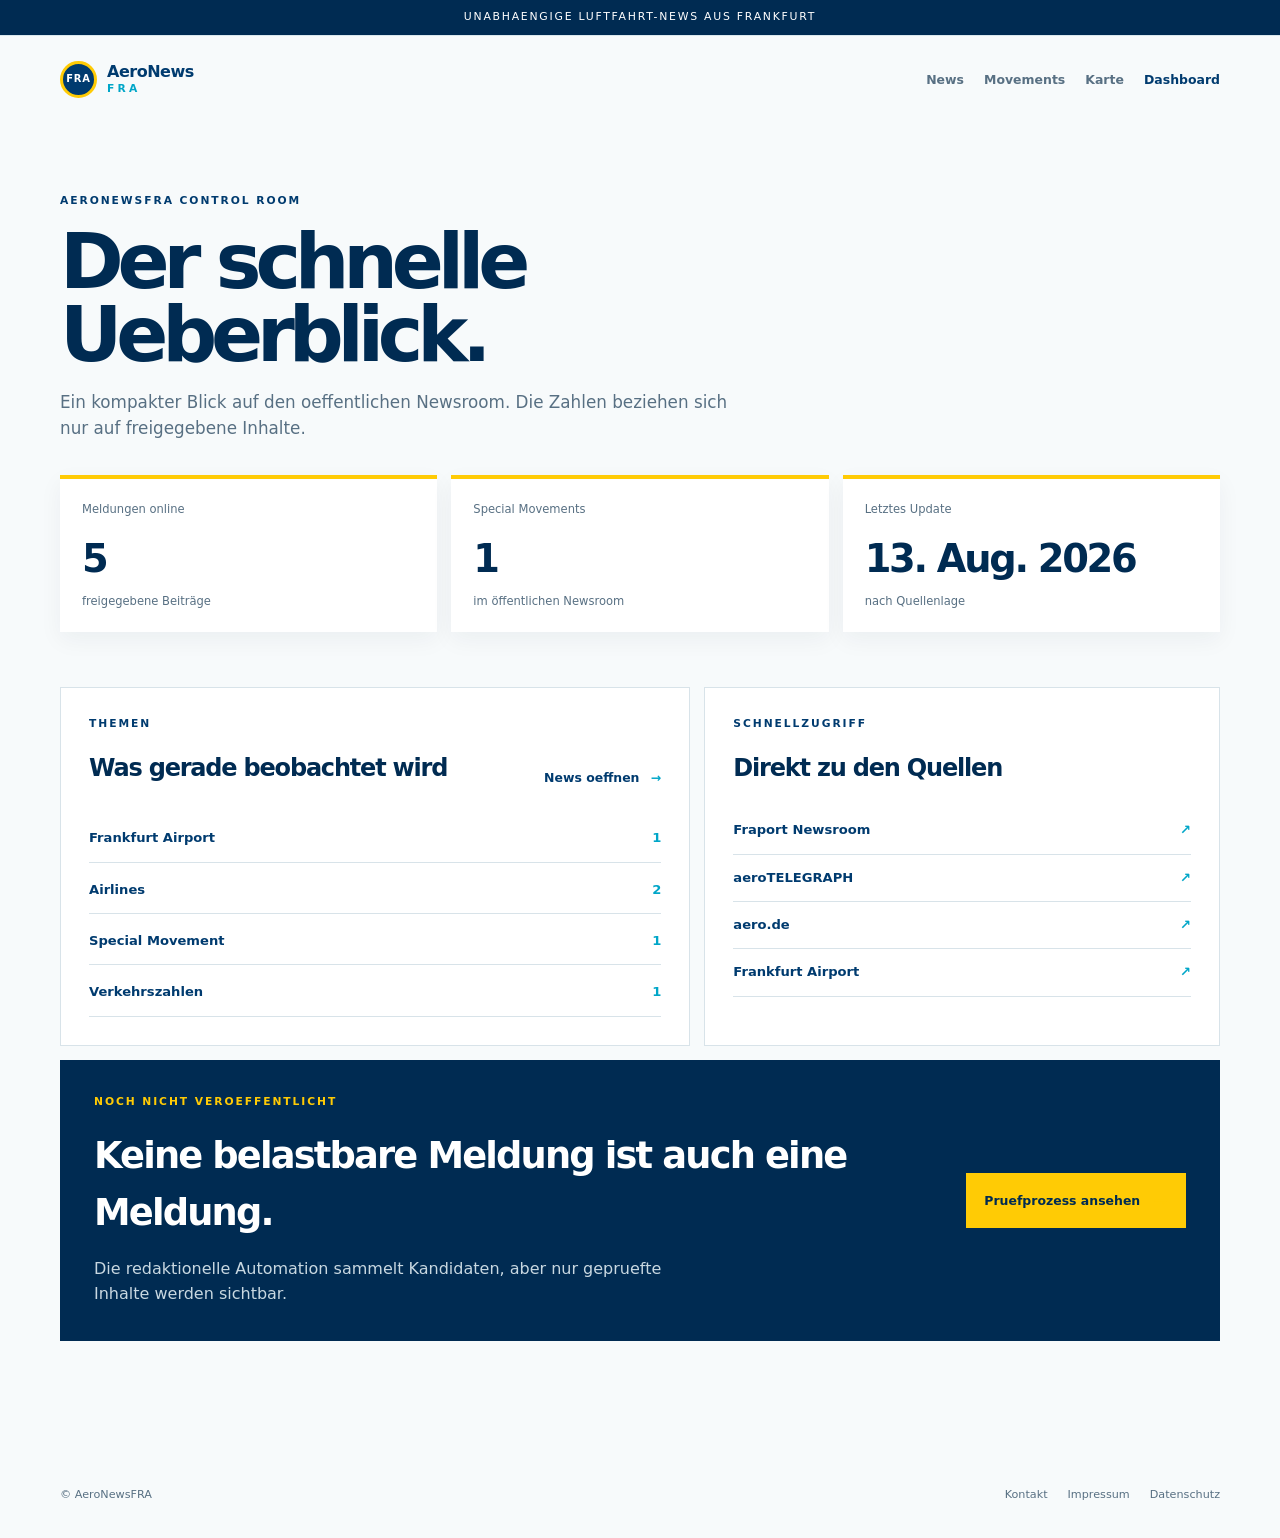
==== dashboard.html @ fa1ac95f "Add FRA dashboard and interactive map" ====
<!doctype html>
<html lang="de">
<head><meta charset="utf-8"><meta name="viewport" content="width=device-width, initial-scale=1"><title>Dashboard | AeroNewsFRA</title><meta name="description" content="AeroNewsFRA Ueberblick zu aktuellen Meldungen, Themen und Quellen."><link rel="stylesheet" href="css/style.css"></head>
<body><div class="notice">Unabhaengige Luftfahrt-News aus Frankfurt</div><header class="site-header shell"><a class="brand" href="index.html"><span class="brand-mark">FRA</span><span><strong>AeroNews</strong><em>FRA</em></span></a><nav aria-label="Hauptnavigation"><a href="news.html">News</a><a href="special-movements.html">Movements</a><a href="karte.html">Karte</a><a class="active" href="dashboard.html">Dashboard</a></nav></header>
<main class="shell page"><div class="page-heading"><p class="eyebrow">AERONEWSFRA CONTROL ROOM</p><h1>Der schnelle Ueberblick.</h1><p>Ein kompakter Blick auf den oeffentlichen Newsroom. Die Zahlen beziehen sich nur auf freigegebene Inhalte.</p></div><section id="dashboard-stats" class="stat-grid"><div class="stat-card"><span>Meldungen online</span><strong>–</strong><small>werden geladen</small></div><div class="stat-card"><span>Special Movements</span><strong>–</strong><small>werden geladen</small></div><div class="stat-card"><span>Letztes Update</span><strong>–</strong><small>werden geladen</small></div></section><section class="dashboard-grid"><div class="dashboard-panel"><div class="section-heading"><div><p class="eyebrow">THEMEN</p><h2>Was gerade beobachtet wird</h2></div><a class="text-link" href="news.html">News oeffnen <span>→</span></a></div><div id="dashboard-categories" class="category-list"><p class="empty-state">Daten werden geladen.</p></div></div><div class="dashboard-panel"><p class="eyebrow">SCHNELLZUGRIFF</p><h2>Direkt zu den Quellen</h2><div class="link-stack"><a href="https://www.fraport.com/de/newsroom.html" target="_blank" rel="noreferrer"><span>Fraport Newsroom</span><b>↗</b></a><a href="https://www.aerotelegraph.com/" target="_blank" rel="noreferrer"><span>aeroTELEGRAPH</span><b>↗</b></a><a href="https://www.aero.de/" target="_blank" rel="noreferrer"><span>aero.de</span><b>↗</b></a><a href="https://www.frankfurt-airport.com/de.html" target="_blank" rel="noreferrer"><span>Frankfurt Airport</span><b>↗</b></a></div></div></section><div class="dashboard-cta"><div><p class="eyebrow">NOCH NICHT VEROEFFENTLICHT</p><h2>Keine belastbare Meldung ist auch eine Meldung.</h2><p>Die redaktionelle Automation sammelt Kandidaten, aber nur gepruefte Inhalte werden sichtbar.</p></div><a class="button button-primary" href="quellen.html">Pruefprozess ansehen <span>→</span></a></div></main><footer class="site-footer shell"><span>© AeroNewsFRA</span><span><a href="kontakt.html">Kontakt</a><a href="impressum.html">Impressum</a><a href="datenschutz.html">Datenschutz</a></span></footer><script src="js/site.js"></script></body></html>
---- css/style.css ----
:root {
  --blue: #003b6f;
  --blue-deep: #002b52;
  --yellow: #ffcb05;
  --cyan: #00a6c8;
  --ink: #10283d;
  --muted: #587083;
  --line: #d8e3e9;
  --panel: #ffffff;
  --soft: #eef4f7;
  --bg: #f7fafb;
  font-family: Inter, ui-sans-serif, system-ui, -apple-system, BlinkMacSystemFont, "Segoe UI", sans-serif;
  color: var(--ink);
  background: var(--bg);
  font-synthesis: none;
}

* { box-sizing: border-box; }
body { margin: 0; min-width: 320px; background: var(--bg); line-height: 1.55; }
a { color: inherit; text-decoration: none; }
.shell { width: min(1160px, calc(100% - 40px)); margin-inline: auto; }
.notice { padding: 9px 20px; text-align: center; border-bottom: 1px solid #d9e7ed; background: var(--blue-deep); color: white; font-size: .68rem; letter-spacing: .16em; text-transform: uppercase; }
.site-header { display: flex; align-items: center; justify-content: space-between; padding: 25px 0; }
.brand { display: flex; align-items: center; gap: 10px; line-height: 1; }
.brand-mark { display: grid; place-items: center; width: 37px; height: 37px; border: 3px solid var(--yellow); border-radius: 50%; background: var(--blue); color: white; font-size: .62rem; font-weight: 850; letter-spacing: .08em; }
.brand strong { display: block; color: var(--blue); font-size: 1rem; letter-spacing: -.03em; }
.brand em { display: block; color: var(--cyan); font-size: .67rem; font-style: normal; font-weight: 850; letter-spacing: .3em; margin-top: 4px; }
nav { display: flex; gap: 20px; color: var(--muted); font-size: .78rem; font-weight: 650; }
nav a { transition: color .2s; }
nav a:hover, nav a.active { color: var(--blue); }
.hero { display: grid; grid-template-columns: 1.03fr .97fr; gap: 65px; align-items: center; padding: 78px 0 105px; }
.eyebrow { margin: 0 0 17px; color: var(--blue); font-size: .67rem; font-weight: 850; letter-spacing: .18em; }
.hero h1 { margin: 0; color: var(--blue-deep); font-size: clamp(3.7rem, 8vw, 7.2rem); line-height: .91; letter-spacing: -.09em; }
.hero h1 span { color: var(--cyan); }
.hero-text { max-width: 510px; margin: 30px 0; color: var(--muted); font-size: 1.06rem; }
.actions { display: flex; gap: 12px; flex-wrap: wrap; }
.button { display: inline-flex; align-items: center; gap: 13px; padding: 13px 17px; border: 1px solid var(--line); font-size: .78rem; font-weight: 800; transition: transform .2s, box-shadow .2s, border-color .2s; }
.button:hover { transform: translateY(-2px); border-color: var(--blue); box-shadow: 0 8px 20px rgba(0, 59, 111, .1); }
.button-primary { border-color: var(--blue); background: var(--blue); color: white; }
.button-primary span { color: var(--yellow); font-size: 1.1rem; }
.button-quiet { background: white; color: var(--blue); }
.radar-card { position: relative; aspect-ratio: 1.15; overflow: hidden; border: 1px solid #b8d0d9; background: linear-gradient(145deg, var(--blue), #006a91); box-shadow: 0 20px 50px rgba(0, 59, 111, .16); }
.radar-grid { position: absolute; inset: 0; background: linear-gradient(rgba(255, 203, 5, .12) 1px, transparent 1px), linear-gradient(90deg, rgba(255, 203, 5, .12) 1px, transparent 1px); background-size: 42px 42px; transform: perspective(450px) rotateX(58deg) scale(1.7) translateY(14%); }
.radar-ring { position: absolute; top: 50%; left: 50%; border: 1px solid rgba(255, 255, 255, .35); border-radius: 50%; transform: translate(-50%, -50%); }
.ring-one { width: 55%; aspect-ratio: 1; } .ring-two { width: 84%; aspect-ratio: 1; }
.radar-line { position: absolute; width: 50%; height: 2px; top: 50%; left: 50%; background: linear-gradient(90deg, var(--yellow), transparent); transform-origin: left; transform: rotate(-34deg); box-shadow: 0 0 16px var(--yellow); }
.radar-point { position: absolute; width: 7px; height: 7px; border-radius: 50%; background: var(--yellow); box-shadow: 0 0 18px 4px rgba(255, 203, 5, .7); }
.point-one { top: 32%; right: 26%; } .point-two { bottom: 29%; left: 30%; background: white; box-shadow: 0 0 18px 4px rgba(255, 255, 255, .55); }
.radar-label { position: absolute; bottom: 19px; left: 20px; color: white; font-size: .63rem; letter-spacing: .18em; }
.section { padding: 35px 0 105px; }
.section-heading { display: flex; align-items: end; justify-content: space-between; margin-bottom: 26px; }
.section h2, .topics h2, .principles h2 { margin: 0; color: var(--blue-deep); font-size: clamp(1.8rem, 3vw, 2.8rem); letter-spacing: -.06em; }
.text-link { color: var(--blue); font-size: .78rem; font-weight: 800; } .text-link span { margin-left: 7px; color: var(--cyan); }
.news-grid { display: grid; grid-template-columns: repeat(3, 1fr); gap: 14px; }
.news-card { display: flex; min-height: 245px; flex-direction: column; justify-content: space-between; padding: 22px; background: var(--panel); border: 1px solid var(--line); box-shadow: 0 8px 22px rgba(16, 40, 61, .04); transition: transform .2s, border-color .2s, box-shadow .2s; }
.news-card:hover { transform: translateY(-4px); border-color: var(--cyan); box-shadow: 0 14px 30px rgba(16, 40, 61, .1); }
.news-meta { display: flex; justify-content: space-between; gap: 10px; color: var(--muted); font-size: .63rem; text-transform: uppercase; letter-spacing: .1em; }
.news-card h3 { margin: 34px 0 12px; color: var(--blue-deep); font-size: 1.25rem; line-height: 1.1; letter-spacing: -.04em; }
.news-card p { margin: 0; color: var(--muted); font-size: .84rem; }
.source { display: block; margin-top: 23px; color: var(--blue); font-size: .7rem; font-weight: 750; }
.empty-state { grid-column: 1 / -1; margin: 0; padding: 34px; border: 1px dashed #b9ccd5; background: white; color: var(--muted); font-size: .9rem; }
.signal { display: grid; grid-template-columns: 150px 1fr auto; align-items: center; gap: 45px; padding: 42px 0; border-top: 1px solid var(--line); border-bottom: 1px solid var(--line); }
.signal-number { color: var(--blue); font-size: 4rem; font-weight: 900; letter-spacing: -.1em; }
.signal h2 { max-width: 680px; margin: 0; color: var(--blue-deep); font-size: clamp(1.5rem, 2.7vw, 2.5rem); line-height: 1.05; letter-spacing: -.06em; }
.signal p:not(.eyebrow) { max-width: 680px; margin: 16px 0 0; color: var(--muted); font-size: .9rem; }
.topics { display: grid; grid-template-columns: .8fr 1.2fr; gap: 70px; padding: 90px 0; border-bottom: 1px solid var(--line); }
.topic-intro p:not(.eyebrow) { max-width: 350px; color: var(--muted); }
.topic-grid { display: grid; grid-template-columns: 1fr 1fr; gap: 1px; background: var(--line); }
.topic-grid a { display: flex; min-height: 145px; flex-direction: column; justify-content: space-between; padding: 20px; background: var(--panel); transition: background .2s; }
.topic-grid a:hover { background: #eaf5f8; } .topic-grid span { color: var(--cyan); font-size: .65rem; } .topic-grid strong { color: var(--blue-deep); font-size: 1rem; } .topic-grid small { color: var(--muted); font-size: .75rem; }
.principles { display: grid; grid-template-columns: 1fr 1fr; gap: 80px; padding: 100px 0; }
.principles > p { max-width: 470px; margin: 0; color: var(--muted); font-size: 1.1rem; }
.site-footer { display: flex; justify-content: space-between; padding: 25px 0 35px; color: var(--muted); font-size: .7rem; } .site-footer a { margin-left: 20px; }
.page { min-height: 70vh; padding: 70px 0 120px; } .page-heading { max-width: 700px; margin-bottom: 34px; }
.page-heading h1, .prose h1 { margin: 0; color: var(--blue-deep); font-size: clamp(2.8rem, 6vw, 5.8rem); line-height: .95; letter-spacing: -.08em; }
.page-heading > p:last-child { color: var(--muted); font-size: 1.05rem; }
.filters { display: flex; gap: 8px; flex-wrap: wrap; margin-bottom: 26px; } .filter { padding: 8px 12px; border: 1px solid var(--line); background: white; color: var(--muted); font: inherit; font-size: .72rem; cursor: pointer; } .filter:hover, .filter.active { border-color: var(--blue); color: var(--blue); }
.search-row { display: flex; align-items: center; justify-content: space-between; gap: 18px; flex-wrap: wrap; margin-bottom: 26px; }.search-row .filters { margin-bottom: 0; }.search-box { display: flex; align-items: center; gap: 8px; min-width: min(100%, 280px); padding: 9px 12px; border: 1px solid var(--line); background: white; color: var(--cyan); }.search-box input { width: 100%; border: 0; outline: 0; background: transparent; color: var(--ink); font: inherit; font-size: .78rem; }.search-box input::placeholder { color: var(--muted); }
.news-list { display: grid; gap: 12px; } .news-list .news-card { min-height: 0; } .news-list .news-card h3 { margin-top: 18px; }
.editorial-note { display: flex; gap: 24px; margin-bottom: 25px; padding: 18px 20px; border-left: 3px solid var(--yellow); background: #fffdf2; font-size: .83rem; } .editorial-note span { color: var(--muted); }
.demo-badge { display: inline-block; margin-top: 13px; padding: 4px 7px; border: 1px solid var(--yellow); background: #fff8d8; color: #806400; font-size: .58rem; font-weight: 850; letter-spacing: .12em; } .news-card .demo-badge + h3 { margin-top: 12px; }
.relevance { display: inline-block; margin: 13px 0 0 7px; padding: 4px 7px; border-radius: 99px; background: #e7f5f7; color: var(--blue); font-size: .58rem; font-weight: 800; text-transform: uppercase; letter-spacing: .08em; }
.card-details { margin-top: 18px; border-top: 1px solid var(--line); padding-top: 12px; color: var(--muted); font-size: .78rem; }
.card-details summary { color: var(--blue); cursor: pointer; font-weight: 750; }
.card-details p { margin-top: 10px; font-size: .78rem; }
.prose { max-width: 900px; } .prose .lead { max-width: 670px; color: var(--muted); font-size: 1.2rem; } .prose-grid { display: grid; grid-template-columns: 1fr 1fr; gap: 50px; margin-top: 80px; } .prose h2 { color: var(--blue-deep); font-size: 1.5rem; letter-spacing: -.04em; } .prose p { color: var(--muted); }
.legal-placeholder { padding: 18px; border: 1px solid #e4c94f; background: #fffdf2; color: #806400 !important; }
@media (max-width: 760px) { .shell { width: min(100% - 32px, 1160px); } .site-header { align-items: flex-start; gap: 20px; } .site-header nav { display: flex; max-width: 205px; justify-content: flex-end; flex-wrap: wrap; gap: 9px 14px; font-size: .68rem; } .hero { grid-template-columns: 1fr; gap: 45px; padding: 58px 0 80px; } .hero h1 { font-size: clamp(3.7rem, 19vw, 6rem); } .radar-card { width: 100%; } .section-heading { align-items: flex-start; gap: 22px; flex-direction: column; } .news-grid, .topics, .principles, .prose-grid, .signal { grid-template-columns: 1fr; } .signal { gap: 20px; padding: 50px 0; } .signal-number { font-size: 3rem; } .topics, .principles { gap: 40px; padding: 70px 0; } .topic-grid { grid-template-columns: 1fr; } .principles > p { font-size: 1rem; } .page { padding-top: 45px; } .page-heading { margin-bottom: 35px; } .editorial-note { flex-direction: column; gap: 6px; } .site-footer { gap: 20px; flex-direction: column; } }
.map-layout { display: grid; grid-template-columns: 1.5fr .5fr; gap: 14px; margin-bottom: 22px; }
.fra-map { min-height: 560px; border: 1px solid var(--line); box-shadow: 0 15px 35px rgba(16, 40, 61, .1); z-index: 0; }
.map-sidebar { display: grid; align-content: start; gap: 14px; }
.map-card { padding: 24px; border: 1px solid var(--line); background: white; }
.map-card h2 { margin: 10px 0; color: var(--blue-deep); font-size: 1.35rem; letter-spacing: -.04em; }
.map-card p { color: var(--muted); font-size: .84rem; }
.map-code { color: var(--cyan); font-size: 2.8rem; font-weight: 900; letter-spacing: -.1em; }
.map-note { border-top: 4px solid var(--yellow); background: #fffdf2; }
.map-note strong { color: var(--blue-deep); }
.tool-grid { display: grid; grid-template-columns: repeat(3, 1fr); gap: 14px; }
.tool-card { display: flex; min-height: 135px; flex-direction: column; justify-content: space-between; padding: 19px; border: 1px solid var(--line); background: white; transition: transform .2s, border-color .2s; }
.tool-card:hover { transform: translateY(-3px); border-color: var(--cyan); }
.tool-icon { color: var(--cyan); font-size: .65rem; font-weight: 850; }
.tool-card strong { color: var(--blue-deep); font-size: .95rem; }
.tool-card small { color: var(--muted); font-size: .74rem; }
.stat-grid { display: grid; grid-template-columns: repeat(3, 1fr); gap: 14px; margin-bottom: 55px; }
.stat-card { padding: 22px; border-top: 4px solid var(--yellow); background: white; box-shadow: 0 8px 22px rgba(16, 40, 61, .05); }
.stat-card span, .stat-card small { display: block; color: var(--muted); font-size: .72rem; }
.stat-card strong { display: block; margin: 10px 0 4px; color: var(--blue-deep); font-size: clamp(1.6rem, 3vw, 2.5rem); letter-spacing: -.06em; }
.dashboard-grid { display: grid; grid-template-columns: 1.1fr .9fr; gap: 14px; }
.dashboard-panel { padding: 28px; border: 1px solid var(--line); background: white; }
.dashboard-panel h2 { margin: 0; color: var(--blue-deep); font-size: 1.5rem; letter-spacing: -.05em; }
.category-list { display: grid; gap: 4px; margin-top: 28px; }
.category-list a, .link-stack a { display: flex; justify-content: space-between; gap: 20px; padding: 13px 0; border-bottom: 1px solid var(--line); color: var(--blue); font-size: .82rem; font-weight: 750; }
.category-list b, .link-stack b { color: var(--cyan); }
.link-stack { margin-top: 20px; }
.dashboard-cta { display: flex; align-items: center; justify-content: space-between; gap: 30px; margin-top: 14px; padding: 34px; background: var(--blue-deep); color: white; }
.dashboard-cta h2 { margin: 0; font-size: clamp(1.45rem, 3vw, 2.3rem); letter-spacing: -.05em; }
.dashboard-cta p:not(.eyebrow) { max-width: 620px; margin-bottom: 0; color: #c8d8e1; }
.dashboard-cta .eyebrow { color: var(--yellow); }
.dashboard-cta .button-primary { border-color: var(--yellow); background: var(--yellow); color: var(--blue-deep); white-space: nowrap; }
@media (max-width: 760px) { .map-layout, .dashboard-grid, .stat-grid, .tool-grid { grid-template-columns: 1fr; } .fra-map { min-height: 430px; } .dashboard-cta { align-items: flex-start; flex-direction: column; padding: 26px; } }
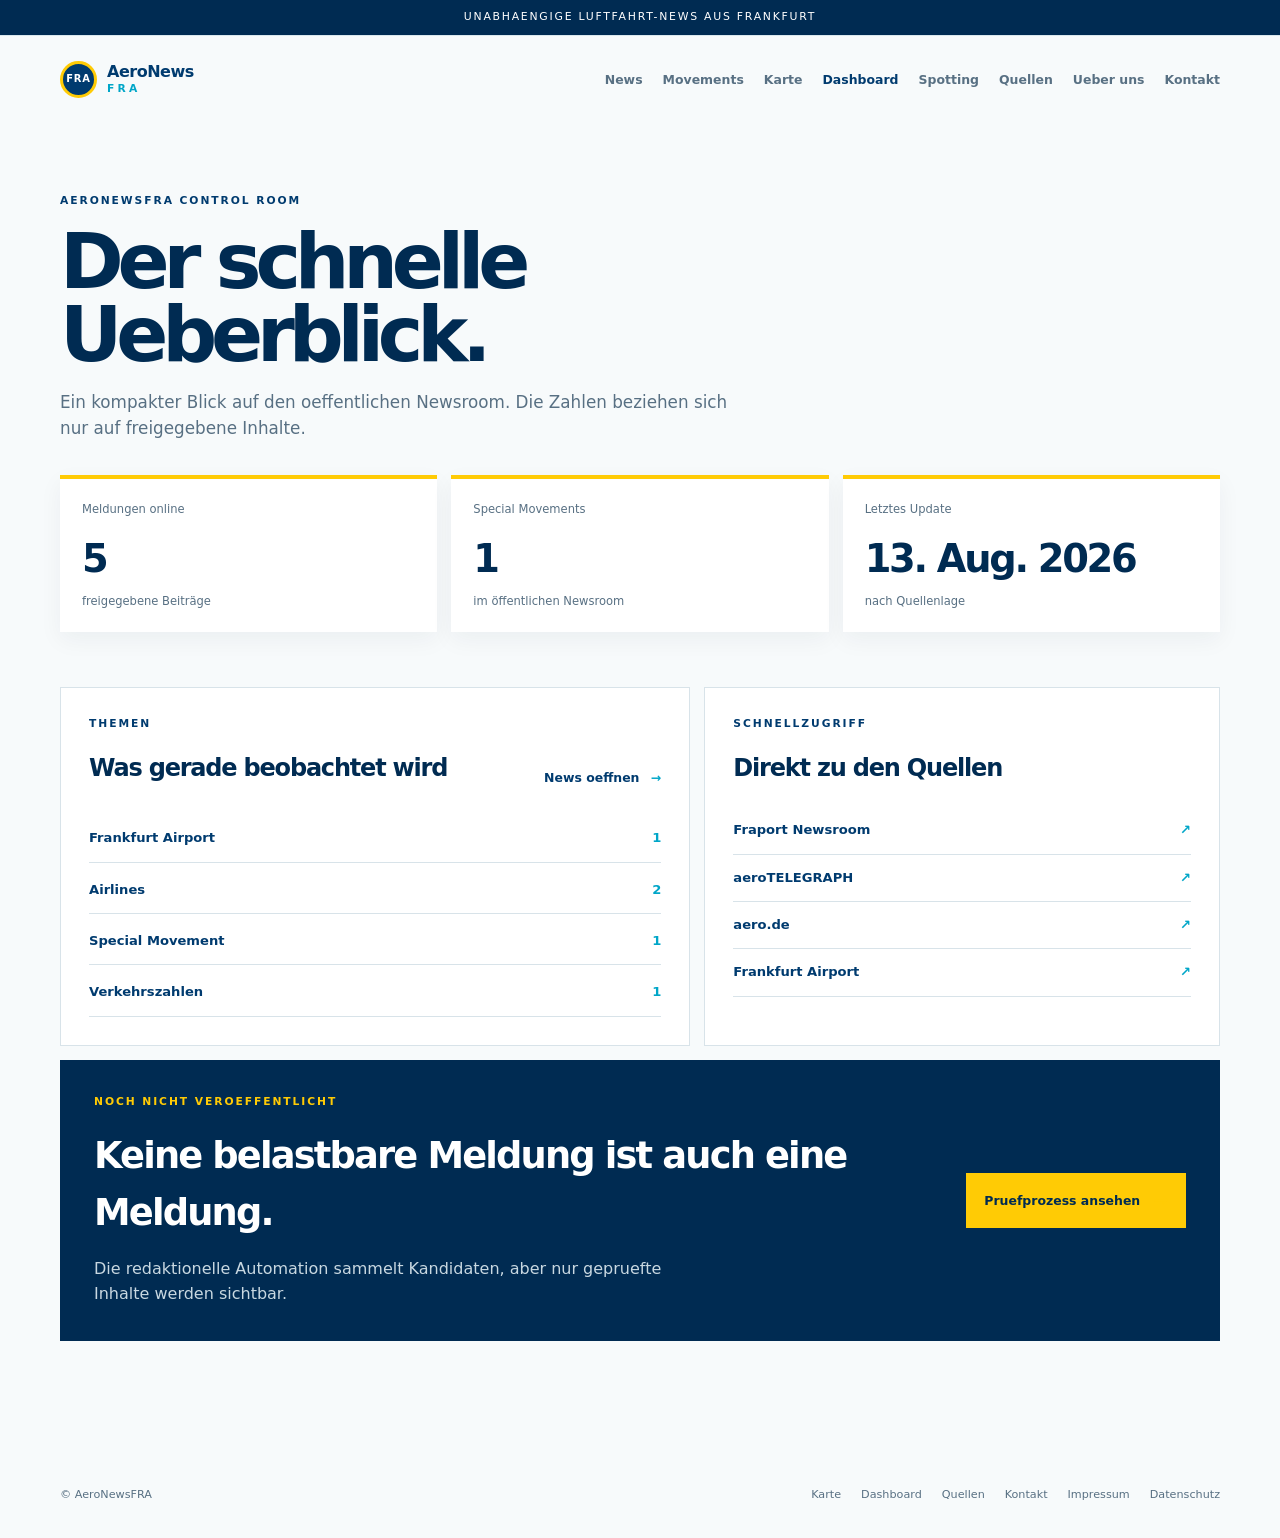
==== commit db575371: "Unify navigation across all pages" ====
--- a/dashboard.html
+++ b/dashboard.html
@@ -1,5 +1,5 @@
 <!doctype html>
 <html lang="de">
 <head><meta charset="utf-8"><meta name="viewport" content="width=device-width, initial-scale=1"><title>Dashboard | AeroNewsFRA</title><meta name="description" content="AeroNewsFRA Ueberblick zu aktuellen Meldungen, Themen und Quellen."><link rel="stylesheet" href="css/style.css"></head>
-<body><div class="notice">Unabhaengige Luftfahrt-News aus Frankfurt</div><header class="site-header shell"><a class="brand" href="index.html"><span class="brand-mark">FRA</span><span><strong>AeroNews</strong><em>FRA</em></span></a><nav aria-label="Hauptnavigation"><a href="news.html">News</a><a href="special-movements.html">Movements</a><a href="karte.html">Karte</a><a class="active" href="dashboard.html">Dashboard</a></nav></header>
-<main class="shell page"><div class="page-heading"><p class="eyebrow">AERONEWSFRA CONTROL ROOM</p><h1>Der schnelle Ueberblick.</h1><p>Ein kompakter Blick auf den oeffentlichen Newsroom. Die Zahlen beziehen sich nur auf freigegebene Inhalte.</p></div><section id="dashboard-stats" class="stat-grid"><div class="stat-card"><span>Meldungen online</span><strong>–</strong><small>werden geladen</small></div><div class="stat-card"><span>Special Movements</span><strong>–</strong><small>werden geladen</small></div><div class="stat-card"><span>Letztes Update</span><strong>–</strong><small>werden geladen</small></div></section><section class="dashboard-grid"><div class="dashboard-panel"><div class="section-heading"><div><p class="eyebrow">THEMEN</p><h2>Was gerade beobachtet wird</h2></div><a class="text-link" href="news.html">News oeffnen <span>→</span></a></div><div id="dashboard-categories" class="category-list"><p class="empty-state">Daten werden geladen.</p></div></div><div class="dashboard-panel"><p class="eyebrow">SCHNELLZUGRIFF</p><h2>Direkt zu den Quellen</h2><div class="link-stack"><a href="https://www.fraport.com/de/newsroom.html" target="_blank" rel="noreferrer"><span>Fraport Newsroom</span><b>↗</b></a><a href="https://www.aerotelegraph.com/" target="_blank" rel="noreferrer"><span>aeroTELEGRAPH</span><b>↗</b></a><a href="https://www.aero.de/" target="_blank" rel="noreferrer"><span>aero.de</span><b>↗</b></a><a href="https://www.frankfurt-airport.com/de.html" target="_blank" rel="noreferrer"><span>Frankfurt Airport</span><b>↗</b></a></div></div></section><div class="dashboard-cta"><div><p class="eyebrow">NOCH NICHT VEROEFFENTLICHT</p><h2>Keine belastbare Meldung ist auch eine Meldung.</h2><p>Die redaktionelle Automation sammelt Kandidaten, aber nur gepruefte Inhalte werden sichtbar.</p></div><a class="button button-primary" href="quellen.html">Pruefprozess ansehen <span>→</span></a></div></main><footer class="site-footer shell"><span>© AeroNewsFRA</span><span><a href="kontakt.html">Kontakt</a><a href="impressum.html">Impressum</a><a href="datenschutz.html">Datenschutz</a></span></footer><script src="js/site.js"></script></body></html>
+<body><div class="notice">Unabhaengige Luftfahrt-News aus Frankfurt</div><header class="site-header shell"><a class="brand" href="index.html"><span class="brand-mark">FRA</span><span><strong>AeroNews</strong><em>FRA</em></span></a><nav aria-label="Hauptnavigation"><a href="news.html">News</a><a href="special-movements.html">Movements</a><a href="karte.html">Karte</a><a class="active" href="dashboard.html">Dashboard</a><a href="spotting.html">Spotting</a><a href="quellen.html">Quellen</a><a href="ueber-aeronewsfra.html">Ueber uns</a><a href="kontakt.html">Kontakt</a></nav></header>
+<main class="shell page"><div class="page-heading"><p class="eyebrow">AERONEWSFRA CONTROL ROOM</p><h1>Der schnelle Ueberblick.</h1><p>Ein kompakter Blick auf den oeffentlichen Newsroom. Die Zahlen beziehen sich nur auf freigegebene Inhalte.</p></div><section id="dashboard-stats" class="stat-grid"><div class="stat-card"><span>Meldungen online</span><strong>–</strong><small>werden geladen</small></div><div class="stat-card"><span>Special Movements</span><strong>–</strong><small>werden geladen</small></div><div class="stat-card"><span>Letztes Update</span><strong>–</strong><small>werden geladen</small></div></section><section class="dashboard-grid"><div class="dashboard-panel"><div class="section-heading"><div><p class="eyebrow">THEMEN</p><h2>Was gerade beobachtet wird</h2></div><a class="text-link" href="news.html">News oeffnen <span>→</span></a></div><div id="dashboard-categories" class="category-list"><p class="empty-state">Daten werden geladen.</p></div></div><div class="dashboard-panel"><p class="eyebrow">SCHNELLZUGRIFF</p><h2>Direkt zu den Quellen</h2><div class="link-stack"><a href="https://www.fraport.com/de/newsroom.html" target="_blank" rel="noreferrer"><span>Fraport Newsroom</span><b>↗</b></a><a href="https://www.aerotelegraph.com/" target="_blank" rel="noreferrer"><span>aeroTELEGRAPH</span><b>↗</b></a><a href="https://www.aero.de/" target="_blank" rel="noreferrer"><span>aero.de</span><b>↗</b></a><a href="https://www.frankfurt-airport.com/de.html" target="_blank" rel="noreferrer"><span>Frankfurt Airport</span><b>↗</b></a></div></div></section><div class="dashboard-cta"><div><p class="eyebrow">NOCH NICHT VEROEFFENTLICHT</p><h2>Keine belastbare Meldung ist auch eine Meldung.</h2><p>Die redaktionelle Automation sammelt Kandidaten, aber nur gepruefte Inhalte werden sichtbar.</p></div><a class="button button-primary" href="quellen.html">Pruefprozess ansehen <span>→</span></a></div></main><footer class="site-footer shell"><span>© AeroNewsFRA</span><span><a href="kontakt.html">Kontakt</a><a href="impressum.html">Impressum</a><a href="datenschutz.html">Datenschutz</a></span></footer><script src="js/site.js"></script><script src="js/navigation.js"></script></body></html>
--- a/css/style.css
+++ b/css/style.css
@@ -117,4 +117,16 @@
 .dashboard-cta p:not(.eyebrow) { max-width: 620px; margin-bottom: 0; color: #c8d8e1; }
 .dashboard-cta .eyebrow { color: var(--yellow); }
 .dashboard-cta .button-primary { border-color: var(--yellow); background: var(--yellow); color: var(--blue-deep); white-space: nowrap; }
+.live-tools { padding: 76px 0 95px; border-bottom: 1px solid var(--line); }
+.live-tools-heading { display: flex; align-items: end; justify-content: space-between; gap: 25px; }
+.live-tools-heading h2 { margin: 0; color: var(--blue-deep); font-size: clamp(1.8rem, 3vw, 2.8rem); letter-spacing: -.06em; }
+.live-tools-heading p:last-child { max-width: 330px; margin: 0; color: var(--muted); font-size: .84rem; }
+.mini-stats { display: grid; grid-template-columns: repeat(3, 1fr); gap: 1px; margin: 30px 0 18px; background: var(--line); }
+.mini-stats > div { padding: 18px 20px; background: white; }
+.mini-stats strong, .mini-stats span { display: block; }
+.mini-stats strong { color: var(--blue); font-size: 1.5rem; letter-spacing: -.05em; }
+.mini-stats span { color: var(--muted); font-size: .68rem; text-transform: uppercase; letter-spacing: .1em; }
+.home-tool-actions { display: flex; gap: 10px; flex-wrap: wrap; margin-bottom: 18px; }
+.home-map { min-height: 250px; border: 1px solid var(--line); box-shadow: 0 12px 30px rgba(16, 40, 61, .08); z-index: 0; }
 @media (max-width: 760px) { .map-layout, .dashboard-grid, .stat-grid, .tool-grid { grid-template-columns: 1fr; } .fra-map { min-height: 430px; } .dashboard-cta { align-items: flex-start; flex-direction: column; padding: 26px; } }
+@media (max-width: 760px) { .live-tools-heading { align-items: flex-start; flex-direction: column; } .mini-stats { grid-template-columns: 1fr; } .home-tool-actions .button { width: 100%; justify-content: space-between; } .home-map { min-height: 220px; } }
